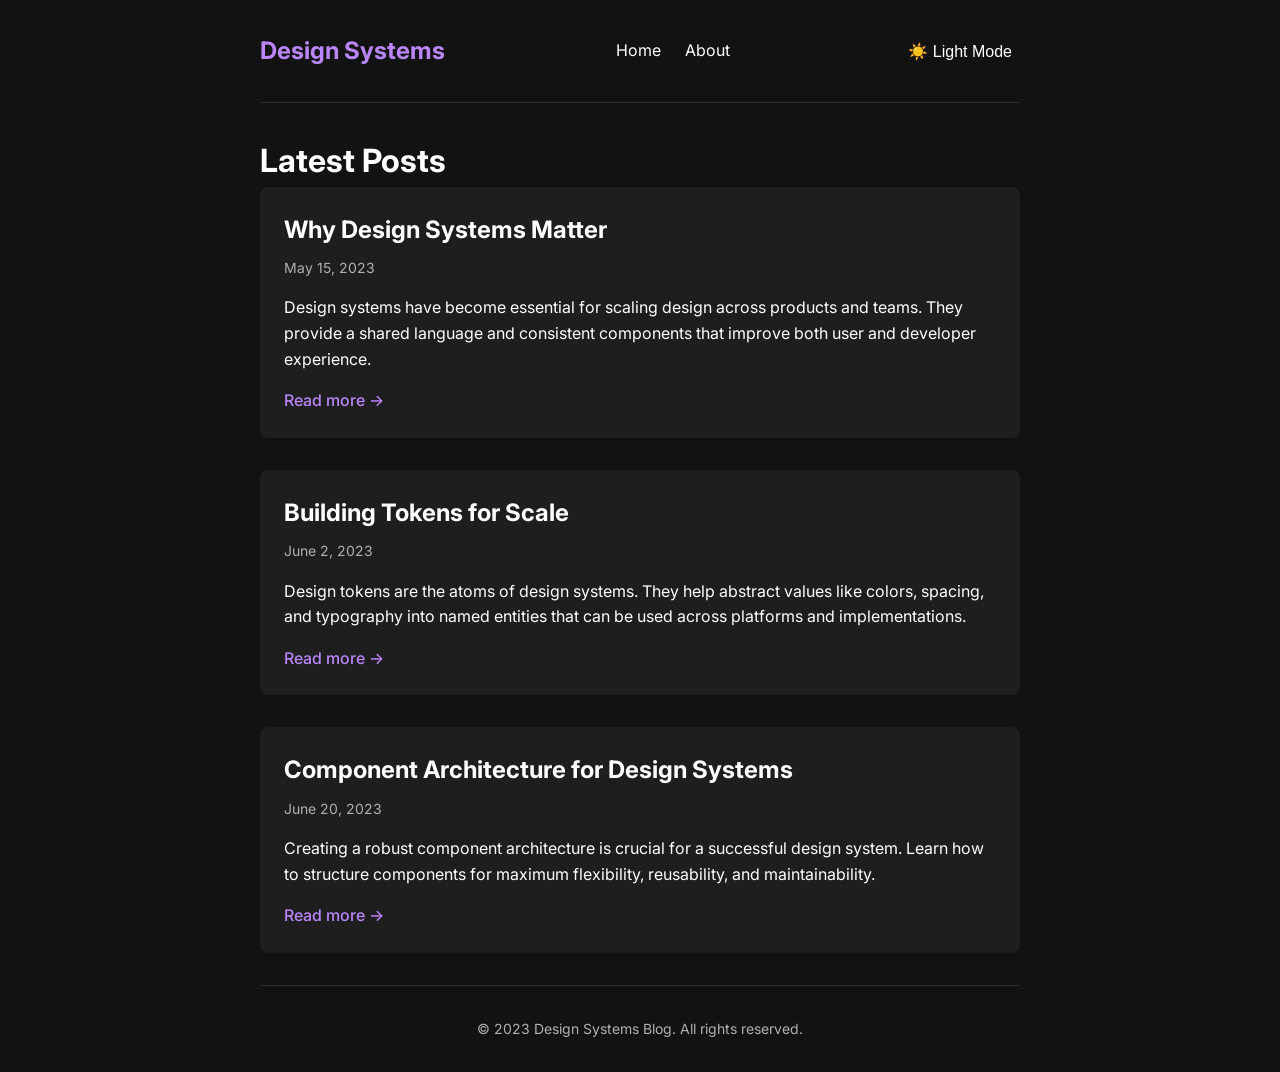
==== index.html @ 24603cd0 "feat: add design systems blog with theme switching functionality" ====
<!DOCTYPE html>
<html lang="en">
<head>
  <meta charset="UTF-8">
  <meta name="viewport" content="width=device-width, initial-scale=1.0">
  <title>Design Systems Blog</title>
  <link rel="stylesheet" href="css/styles.css">
  <link rel="preconnect" href="https://fonts.googleapis.com">
  <link rel="preconnect" href="https://fonts.gstatic.com" crossorigin>
  <link href="https://fonts.googleapis.com/css2?family=Inter:wght@400;500;700&display=swap" rel="stylesheet">
</head>
<body>
  <div class="container">
    <header>
      <nav>
        <a href="index.html" class="logo">Design Systems</a>
        <div class="nav-links">
          <a href="index.html">Home</a>
          <a href="about.html">About</a>
        </div>
        <button id="theme-toggle" class="theme-toggle">☀️ Light Mode</button>
      </nav>
    </header>

    <main>
      <h1>Latest Posts</h1>
      
      <div class="post-list">
        <!-- Post 1 -->
        <article class="post-card">
          <h2 class="post-title">
            <a href="posts/why-design-systems-matter.html">Why Design Systems Matter</a>
          </h2>
          <div class="post-meta">May 15, 2023</div>
          <div class="post-excerpt">
            <p>Design systems have become essential for scaling design across products and teams. They provide a shared language and consistent components that improve both user and developer experience.</p>
          </div>
          <a href="posts/why-design-systems-matter.html" class="read-more">Read more →</a>
        </article>
        
        <!-- Post 2 -->
        <article class="post-card">
          <h2 class="post-title">
            <a href="posts/building-tokens-for-scale.html">Building Tokens for Scale</a>
          </h2>
          <div class="post-meta">June 2, 2023</div>
          <div class="post-excerpt">
            <p>Design tokens are the atoms of design systems. They help abstract values like colors, spacing, and typography into named entities that can be used across platforms and implementations.</p>
          </div>
          <a href="posts/building-tokens-for-scale.html" class="read-more">Read more →</a>
        </article>
        
        <!-- Post 3 -->
        <article class="post-card">
          <h2 class="post-title">
            <a href="posts/component-architecture.html">Component Architecture for Design Systems</a>
          </h2>
          <div class="post-meta">June 20, 2023</div>
          <div class="post-excerpt">
            <p>Creating a robust component architecture is crucial for a successful design system. Learn how to structure components for maximum flexibility, reusability, and maintainability.</p>
          </div>
          <a href="posts/component-architecture.html" class="read-more">Read more →</a>
        </article>
      </div>
    </main>

    <footer>
      <p>&copy; 2023 Design Systems Blog. All rights reserved.</p>
    </footer>
  </div>

  <script src="js/theme.js"></script>
</body>
</html>
---- css/styles.css ----
:root {
  /* Dark theme (default) */
  --background: #121212;
  --surface: #1e1e1e;
  --primary: #bb86fc;
  --secondary: #03dac6;
  --text-primary: #ffffff;
  --text-secondary: #b0b0b0;
  --border: #2d2d2d;
  --font-family: 'Inter', -apple-system, BlinkMacSystemFont, 'Segoe UI', Roboto, Oxygen, Ubuntu, Cantarell, 'Open Sans', 'Helvetica Neue', sans-serif;
}

[data-theme="light"] {
  --background: #ffffff;
  --surface: #f5f5f5;
  --primary: #6200ee;
  --secondary: #018786;
  --text-primary: #121212;
  --text-secondary: #555555;
  --border: #e0e0e0;
}

* {
  margin: 0;
  padding: 0;
  box-sizing: border-box;
}

body {
  font-family: var(--font-family);
  background-color: var(--background);
  color: var(--text-primary);
  line-height: 1.6;
  transition: background-color 0.3s, color 0.3s;
}

.container {
  max-width: 800px;
  margin: 0 auto;
  padding: 0 20px;
}

header {
  padding: 2rem 0;
  border-bottom: 1px solid var(--border);
}

nav {
  display: flex;
  justify-content: space-between;
  align-items: center;
}

.logo {
  font-size: 1.5rem;
  font-weight: 700;
  color: var(--primary);
  text-decoration: none;
}

.nav-links {
  display: flex;
  gap: 1.5rem;
}

.nav-links a {
  color: var(--text-primary);
  text-decoration: none;
  transition: color 0.2s;
}

.nav-links a:hover {
  color: var(--primary);
}

.theme-toggle {
  background: none;
  border: none;
  color: var(--text-primary);
  cursor: pointer;
  font-size: 1rem;
  padding: 0.5rem;
}

main {
  padding: 2rem 0;
}

.post-list {
  display: grid;
  gap: 2rem;
}

.post-card {
  background-color: var(--surface);
  border-radius: 8px;
  padding: 1.5rem;
  box-shadow: 0 4px 6px rgba(0, 0, 0, 0.1);
  transition: transform 0.2s;
}

.post-card:hover {
  transform: translateY(-5px);
}

.post-title {
  font-size: 1.5rem;
  margin-bottom: 0.5rem;
}

.post-title a {
  color: var(--text-primary);
  text-decoration: none;
}

.post-title a:hover {
  color: var(--primary);
}

.post-meta {
  color: var(--text-secondary);
  font-size: 0.875rem;
  margin-bottom: 1rem;
}

.post-excerpt {
  margin-bottom: 1rem;
}

.read-more {
  color: var(--primary);
  text-decoration: none;
  font-weight: 500;
}

.post-content {
  line-height: 1.8;
}

.post-content h1, 
.post-content h2, 
.post-content h3 {
  margin: 1.5rem 0 1rem;
}

.post-content p {
  margin-bottom: 1.5rem;
}

.post-content ul, 
.post-content ol {
  margin-bottom: 1.5rem;
  padding-left: 1.5rem;
}

.post-content img {
  max-width: 100%;
  border-radius: 8px;
  margin: 1.5rem 0;
}

.post-content blockquote {
  border-left: 4px solid var(--primary);
  padding-left: 1rem;
  margin: 1.5rem 0;
  color: var(--text-secondary);
}

.post-content code {
  background-color: rgba(255, 255, 255, 0.1);
  padding: 0.2rem 0.4rem;
  border-radius: 4px;
  font-family: monospace;
}

.post-content pre {
  background-color: rgba(255, 255, 255, 0.1);
  padding: 1rem;
  border-radius: 8px;
  overflow-x: auto;
  margin: 1.5rem 0;
}

.post-content pre code {
  background-color: transparent;
  padding: 0;
}

footer {
  text-align: center;
  padding: 2rem 0;
  border-top: 1px solid var(--border);
  color: var(--text-secondary);
  font-size: 0.875rem;
}

/* Responsive styles */
@media (max-width: 768px) {
  .post-card {
    padding: 1rem;
  }
  
  .post-title {
    font-size: 1.25rem;
  }
}
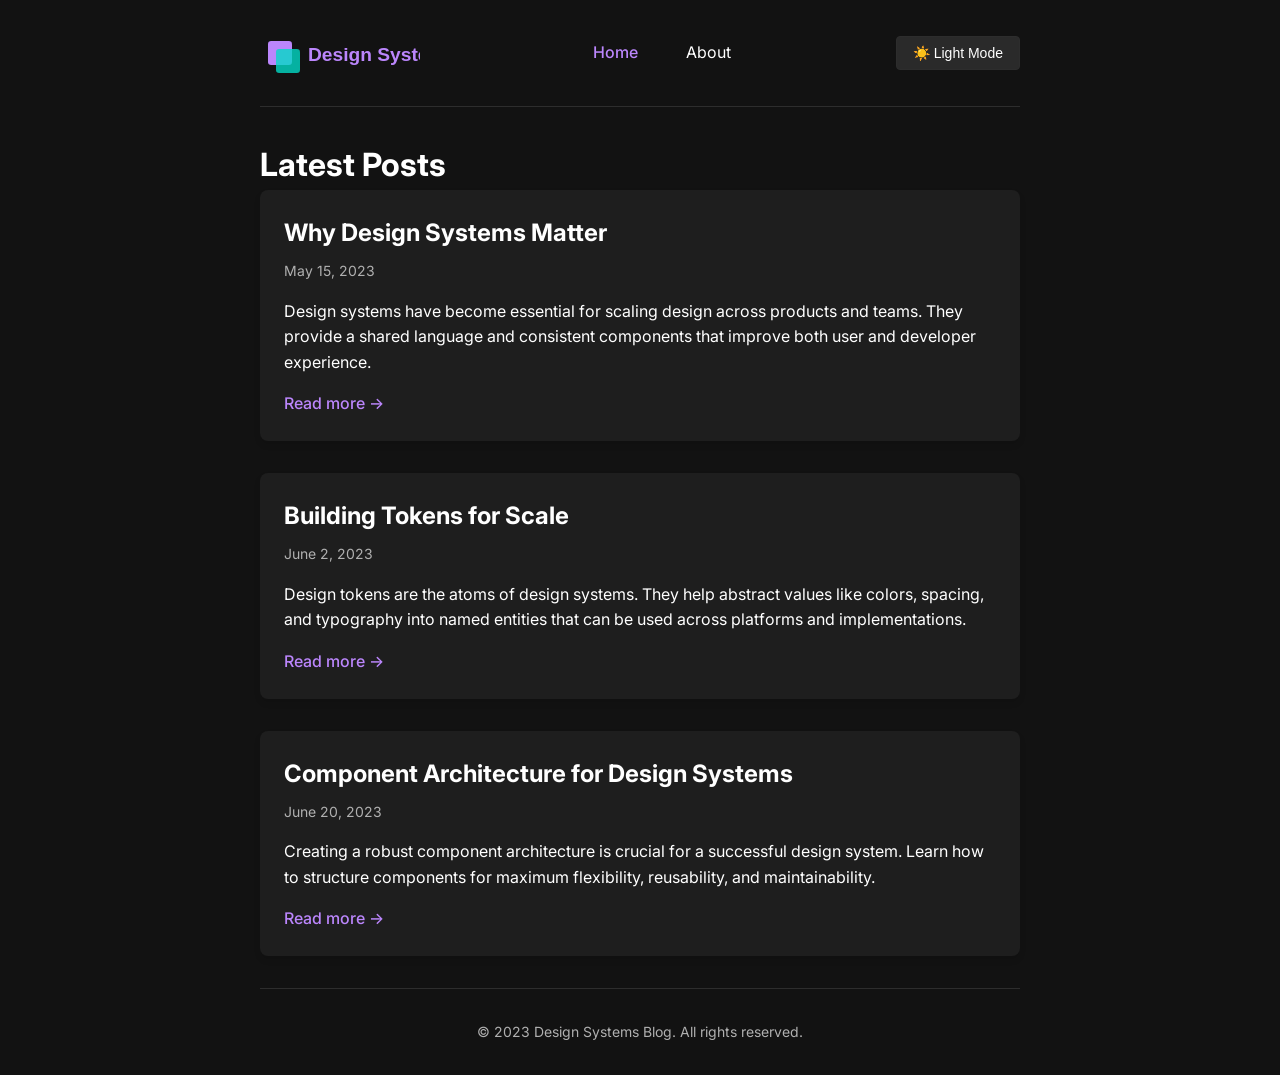
==== commit 65b2d107: "Website Design Improvements" ====
--- a/index.html
+++ b/index.html
@@ -13,9 +13,11 @@
   <div class="container">
     <header>
       <nav>
-        <a href="index.html" class="logo">Design Systems</a>
+        <a href="index.html" class="logo">
+          <img src="images/logo.svg" alt="Design Systems Logo">
+        </a>
         <div class="nav-links">
-          <a href="index.html">Home</a>
+          <a href="index.html" class="active">Home</a>
           <a href="about.html">About</a>
         </div>
         <button id="theme-toggle" class="theme-toggle">☀️ Light Mode</button>
--- a/css/styles.css
+++ b/css/styles.css
@@ -52,34 +52,55 @@
 }
 
 .logo {
+  display: flex;
+  align-items: center;
   font-size: 1.5rem;
   font-weight: 700;
   color: var(--primary);
   text-decoration: none;
 }
 
+.logo img, .logo svg {
+  height: 40px;
+  margin-right: 0.5rem;
+}
+
 .nav-links {
   display: flex;
-  gap: 1.5rem;
+  gap: 1rem;
 }
 
 .nav-links a {
   color: var(--text-primary);
   text-decoration: none;
-  transition: color 0.2s;
+  transition: all 0.2s;
+  padding: 0.5rem 1rem;
+  border-radius: 4px;
 }
 
 .nav-links a:hover {
   color: var(--primary);
+  background-color: rgba(187, 134, 252, 0.1);
+}
+
+.nav-links a.active {
+  color: var(--primary);
+  font-weight: 500;
 }
 
 .theme-toggle {
-  background: none;
-  border: none;
+  background: rgba(255, 255, 255, 0.1);
+  border: 1px solid var(--border);
   color: var(--text-primary);
   cursor: pointer;
-  font-size: 1rem;
-  padding: 0.5rem;
+  font-size: 0.875rem;
+  padding: 0.5rem 1rem;
+  border-radius: 4px;
+  transition: all 0.2s;
+}
+
+.theme-toggle:hover {
+  background: rgba(255, 255, 255, 0.15);
 }
 
 main {
@@ -194,13 +215,112 @@
   font-size: 0.875rem;
 }
 
-/* Responsive styles */
+.article-navigation {
+  display: flex;
+  justify-content: space-between;
+  margin-top: 3rem;
+  padding-top: 1.5rem;
+  border-top: 1px solid var(--border);
+}
+
+.article-navigation a {
+  display: flex;
+  align-items: center;
+  color: var(--primary);
+  text-decoration: none;
+  padding: 0.75rem 1rem;
+  border-radius: 4px;
+  background-color: var(--surface);
+  transition: all 0.2s;
+  max-width: 45%;
+}
+
+.article-navigation a:hover {
+  background-color: rgba(187, 134, 252, 0.1);
+}
+
+.article-navigation .prev-article::before {
+  content: "←";
+  margin-right: 0.5rem;
+}
+
+.article-navigation .next-article::after {
+  content: "→";
+  margin-left: 0.5rem;
+}
+
+.article-navigation .nav-title {
+  white-space: nowrap;
+  overflow: hidden;
+  text-overflow: ellipsis;
+}
+
+.article-container {
+  display: grid;
+  grid-template-columns: 1fr 250px;
+  gap: 2rem;
+}
+
+.side-nav {
+  background-color: var(--surface);
+  border-radius: 8px;
+  padding: 1.5rem;
+  position: sticky;
+  top: 2rem;
+  height: fit-content;
+}
+
+.side-nav h3 {
+  margin-bottom: 1rem;
+  font-size: 1.25rem;
+  color: var(--primary);
+}
+
+.side-nav ul {
+  list-style: none;
+  padding: 0;
+}
+
+.side-nav li {
+  margin-bottom: 0.75rem;
+}
+
+.side-nav a {
+  color: var(--text-primary);
+  text-decoration: none;
+  display: block;
+  padding: 0.5rem;
+  border-radius: 4px;
+  transition: all 0.2s;
+}
+
+.side-nav a:hover {
+  background-color: rgba(187, 134, 252, 0.1);
+  color: var(--primary);
+}
+
+.side-nav a.active {
+  background-color: rgba(187, 134, 252, 0.15);
+  color: var(--primary);
+  font-weight: 500;
+}
+
 @media (max-width: 768px) {
-  .post-card {
-    padding: 1rem;
+  .article-container {
+    grid-template-columns: 1fr;
   }
   
-  .post-title {
-    font-size: 1.25rem;
+  .side-nav {
+    position: static;
+    margin-bottom: 2rem;
+  }
+  
+  .article-navigation {
+    flex-direction: column;
+    gap: 1rem;
+  }
+  
+  .article-navigation a {
+    max-width: 100%;
   }
 }
